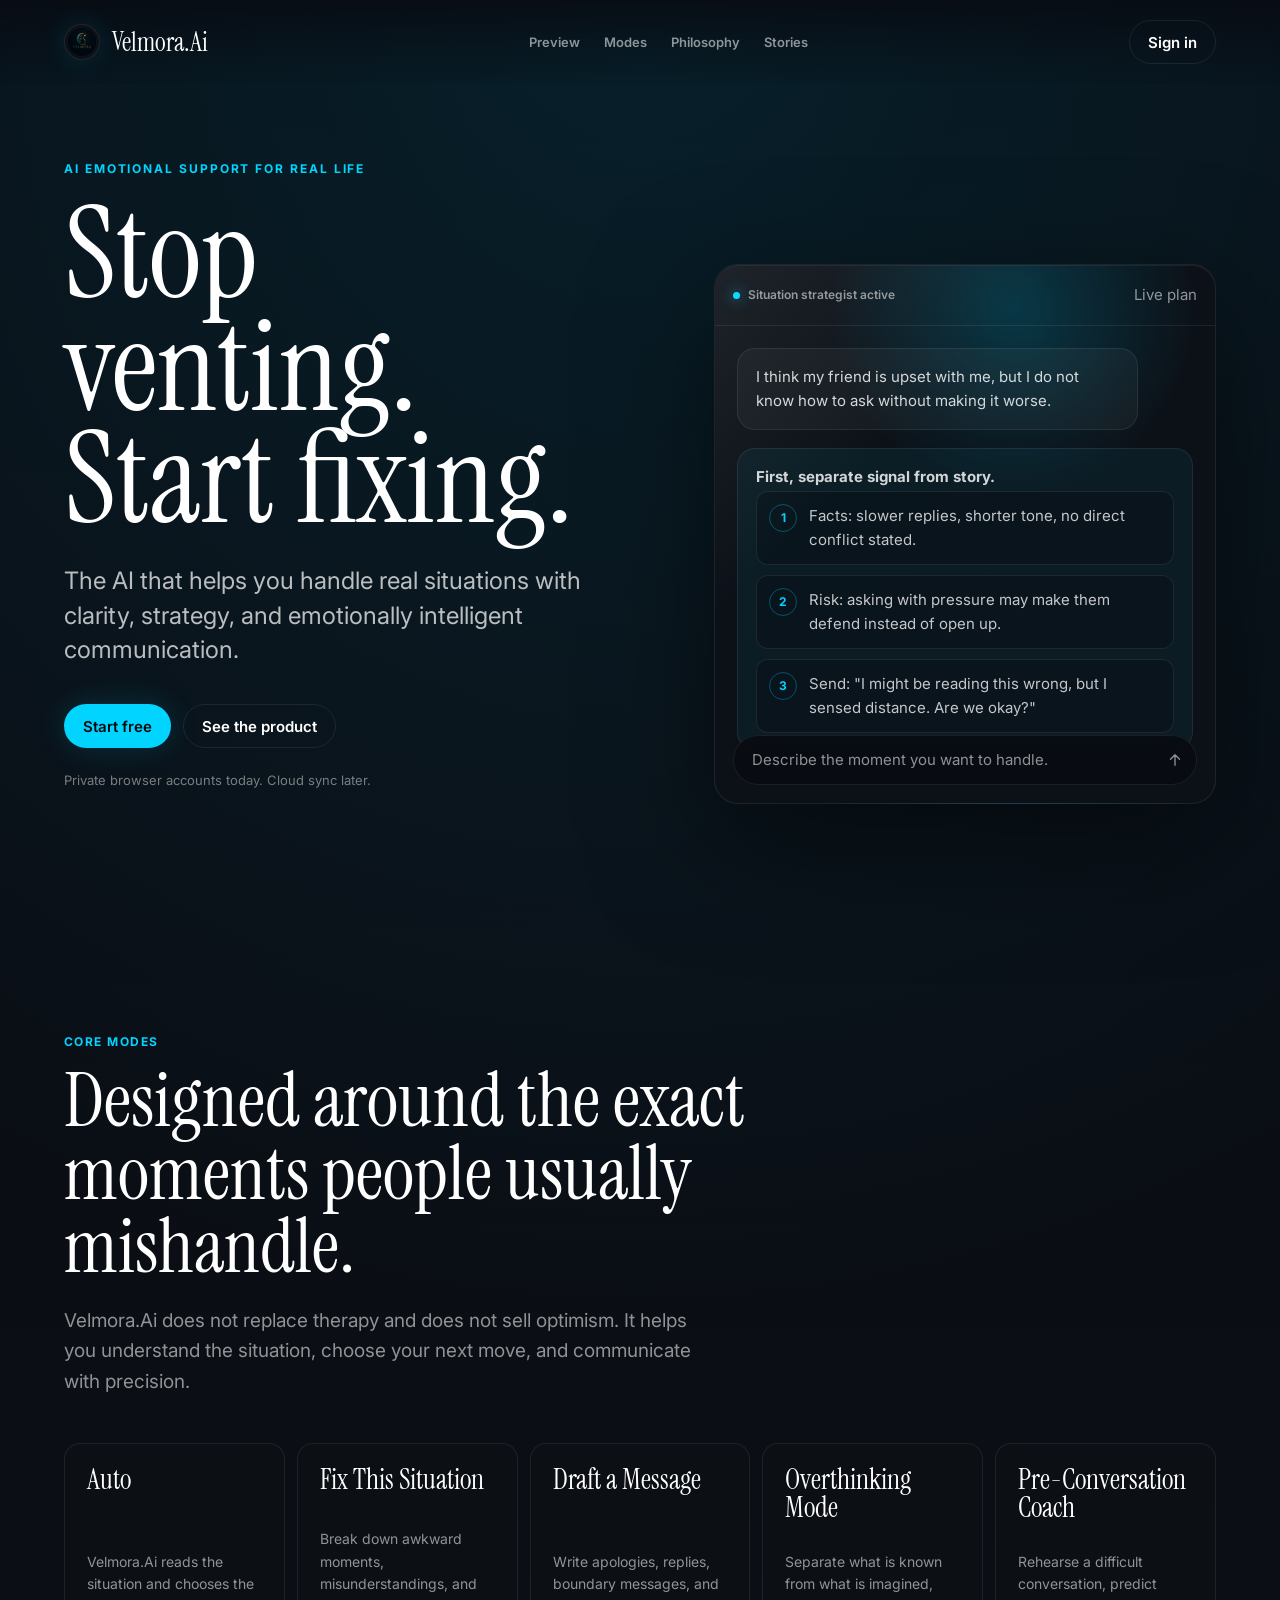
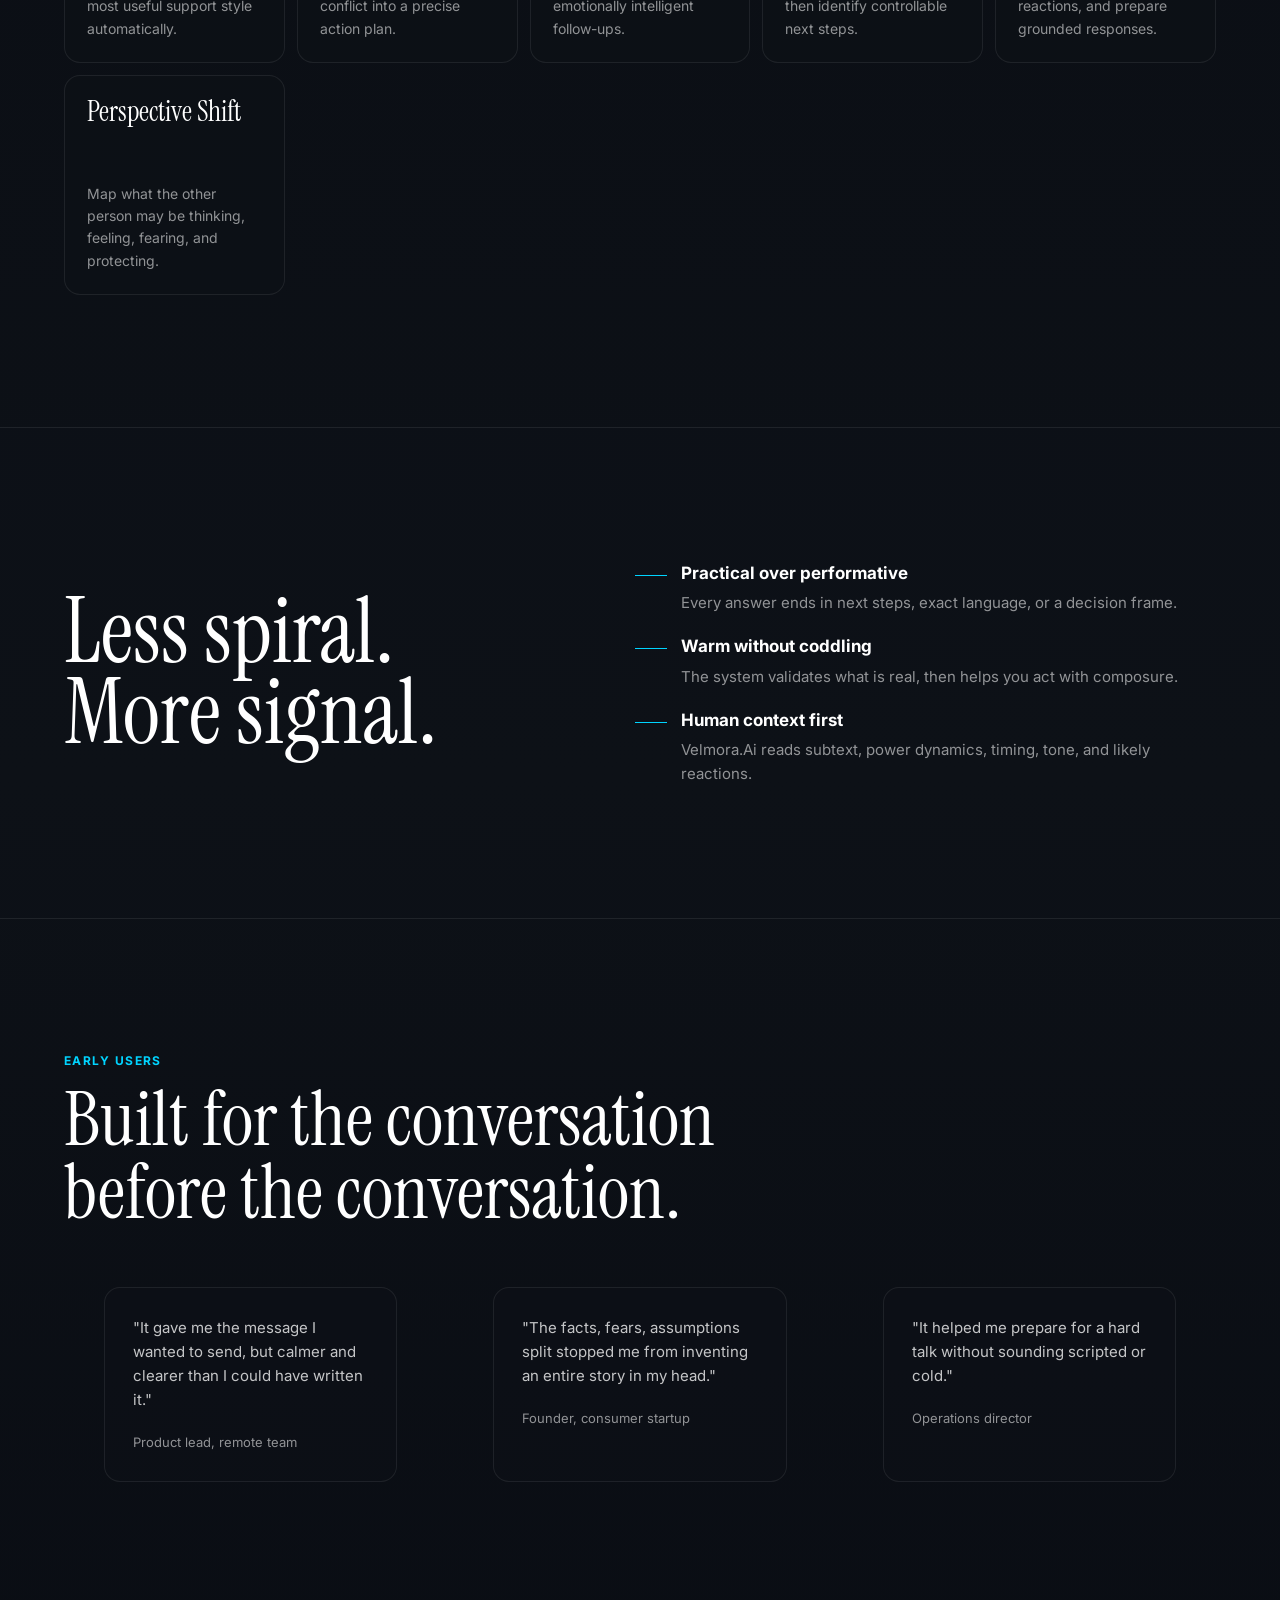
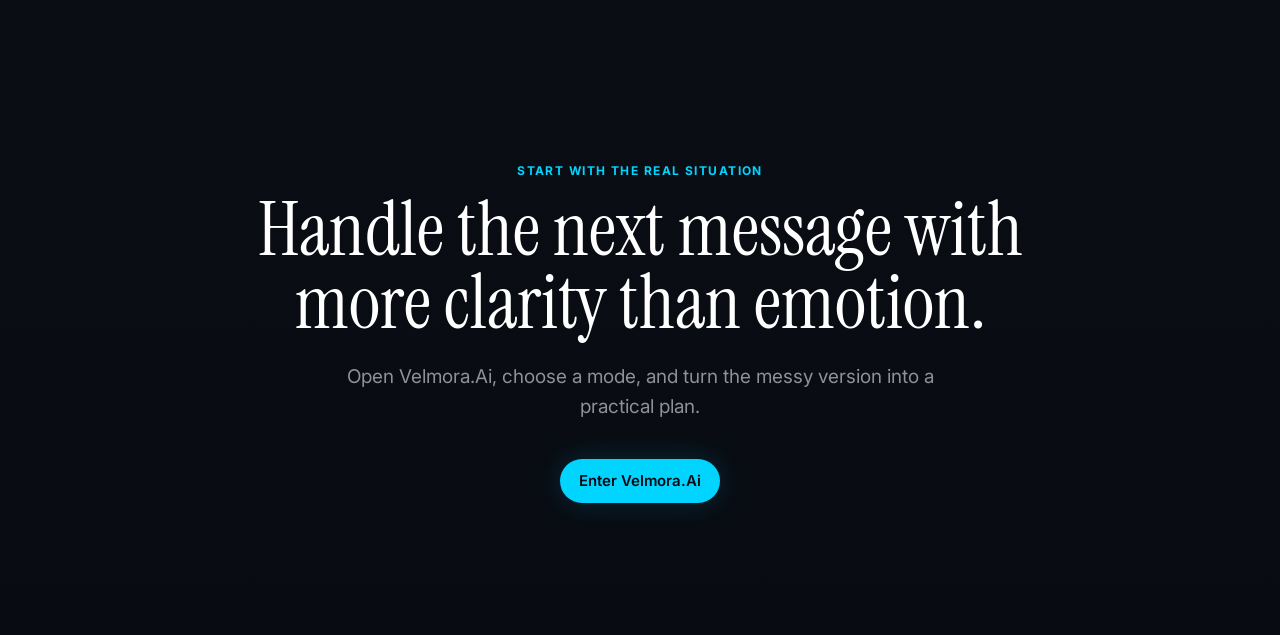
==== index.html @ 99c8b032 "Initial Velmora.Ai static app" ====
<!doctype html>
<html lang="en">
  <head>
    <meta charset="utf-8">
    <meta name="viewport" content="width=device-width, initial-scale=1">
    <meta http-equiv="refresh" content="0; url=./mindful/">
    <title>Velmora.Ai</title>
    <script>window.location.replace("./mindful/");</script>
  </head>
  <body>
    <a href="./mindful/">Open Velmora.Ai</a>
  </body>
</html>
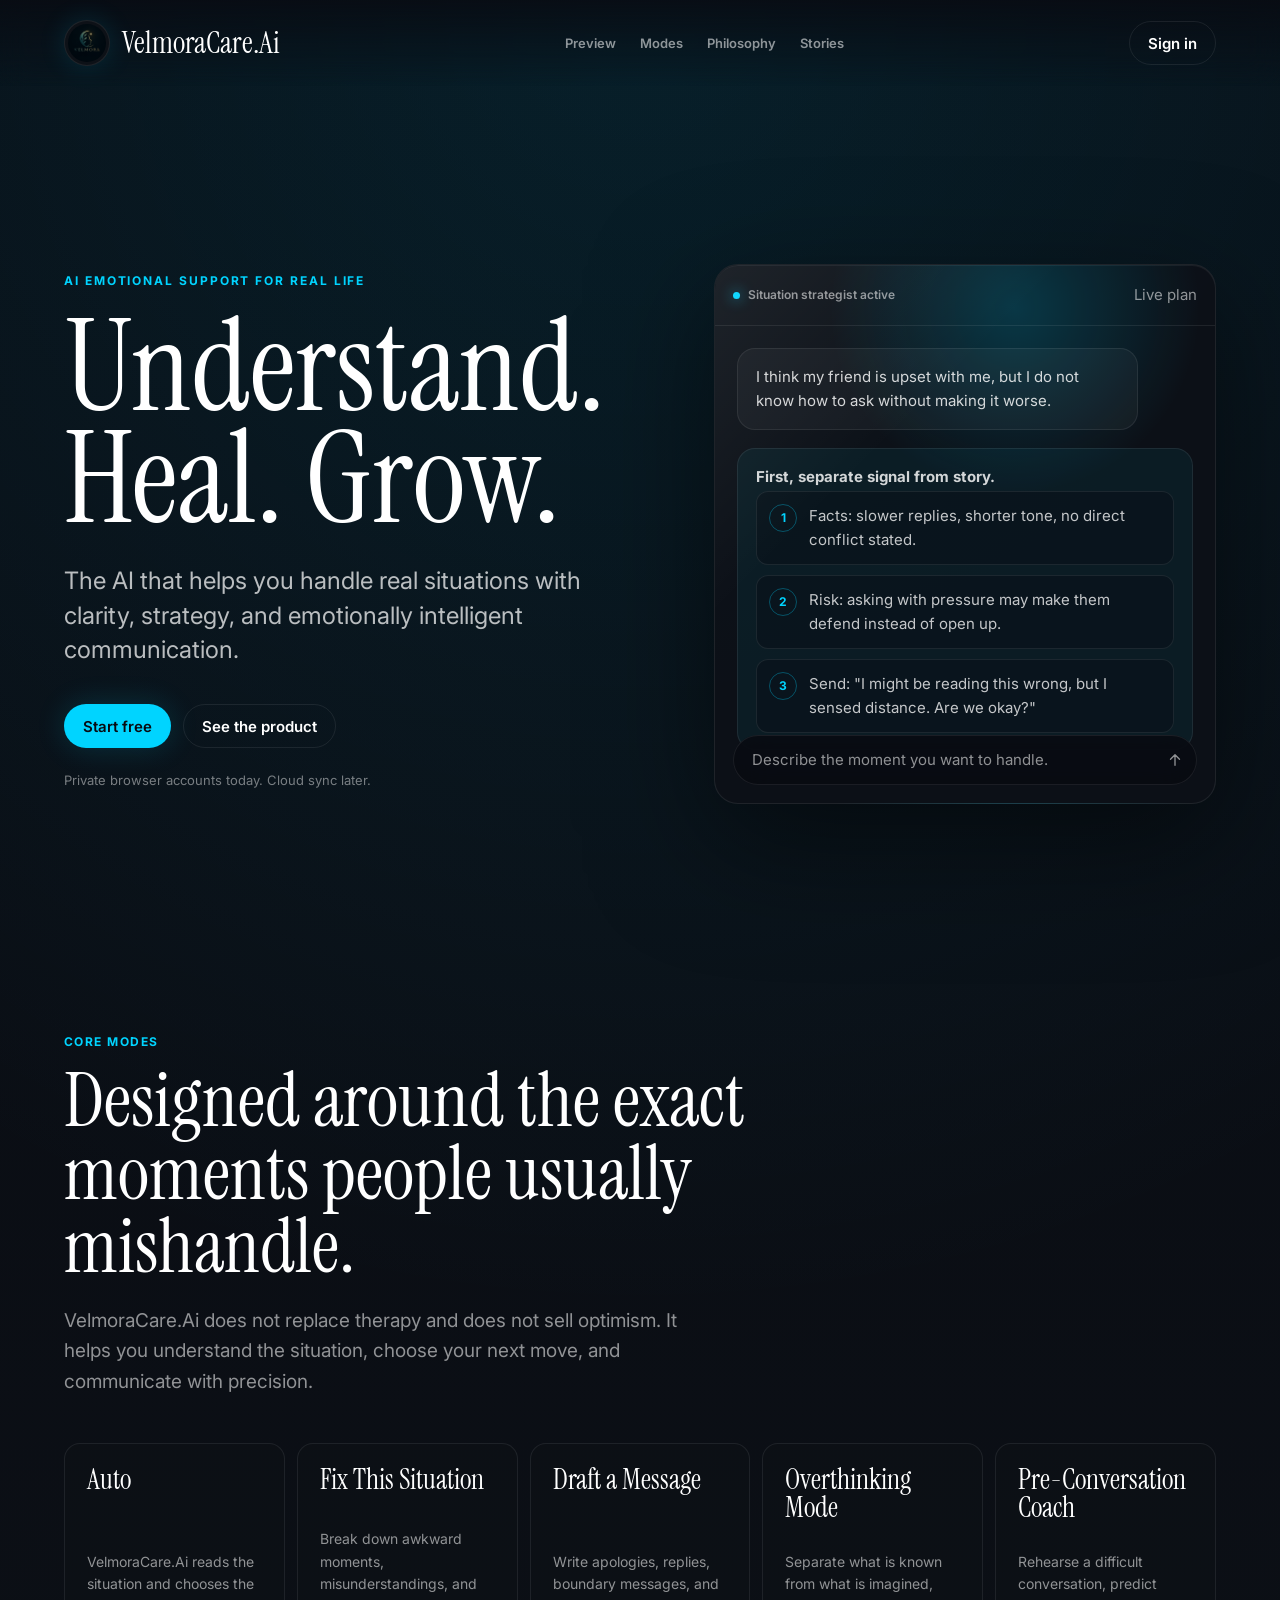
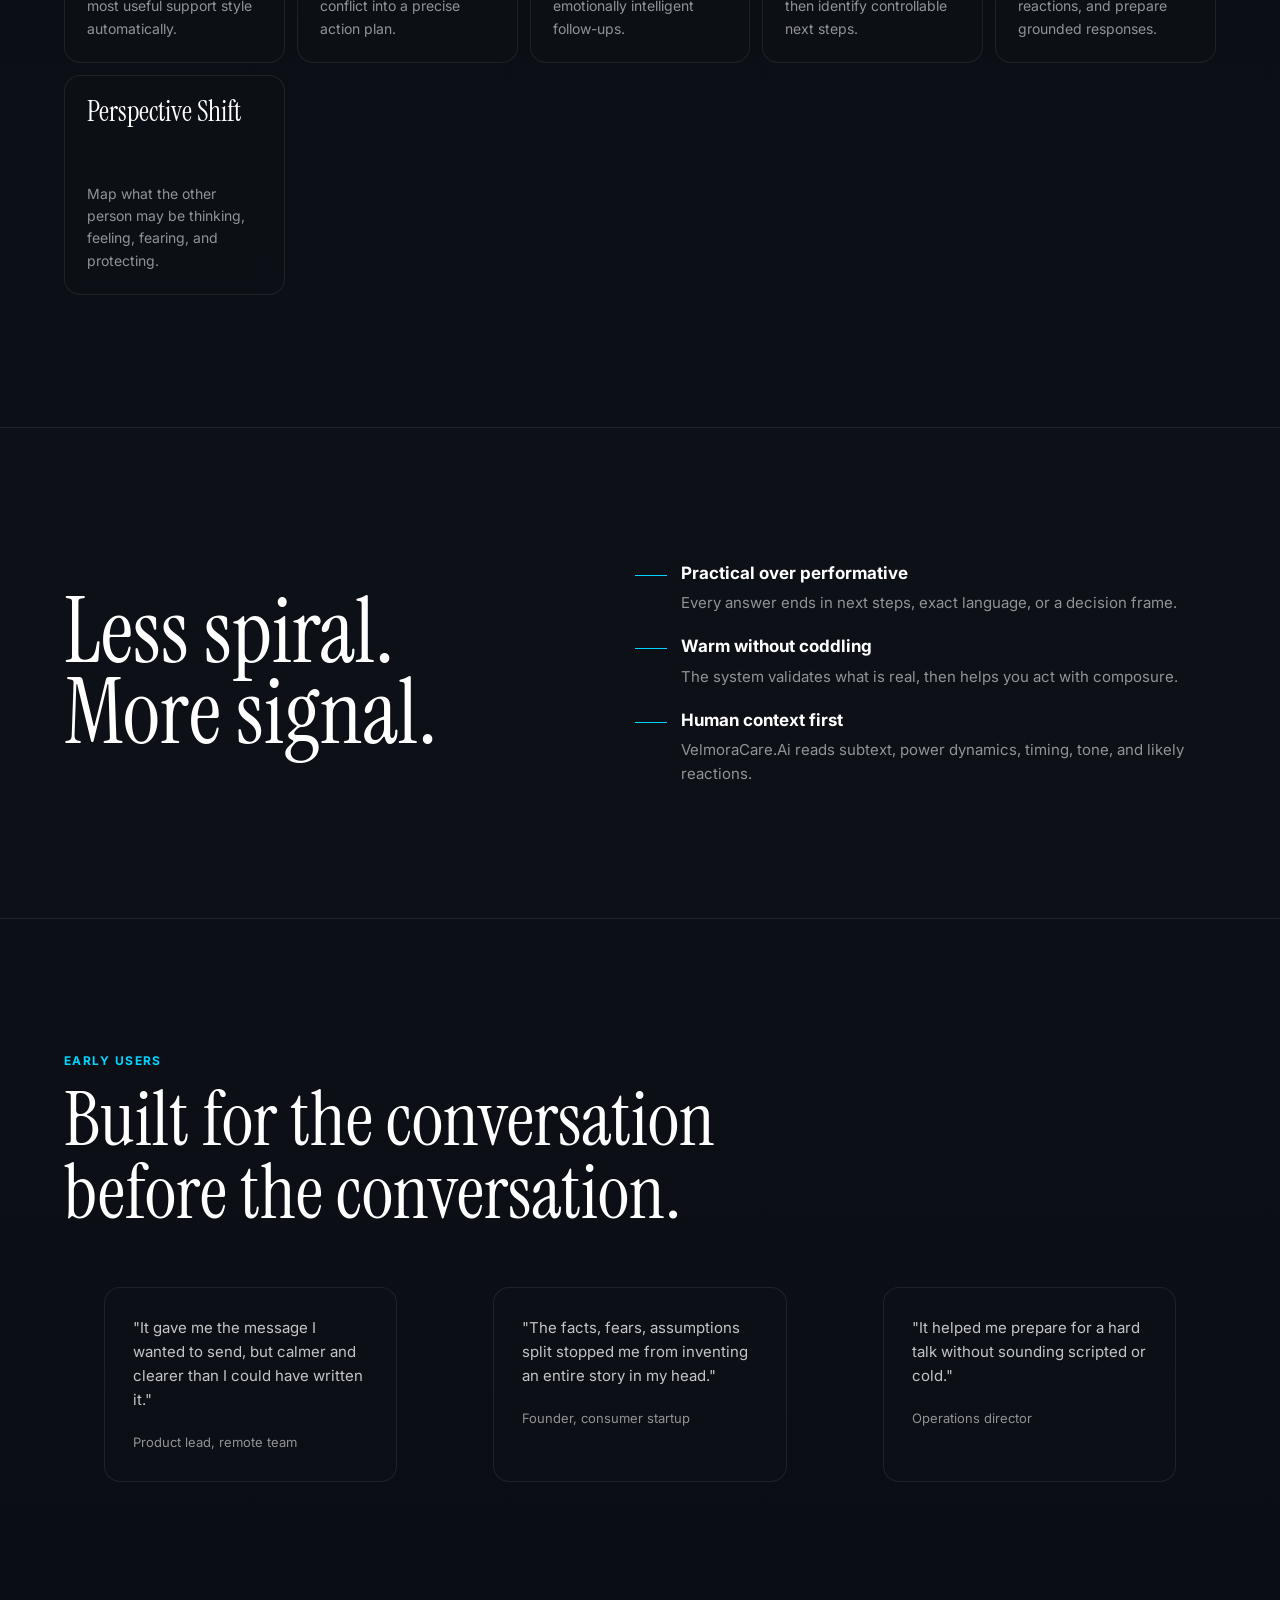
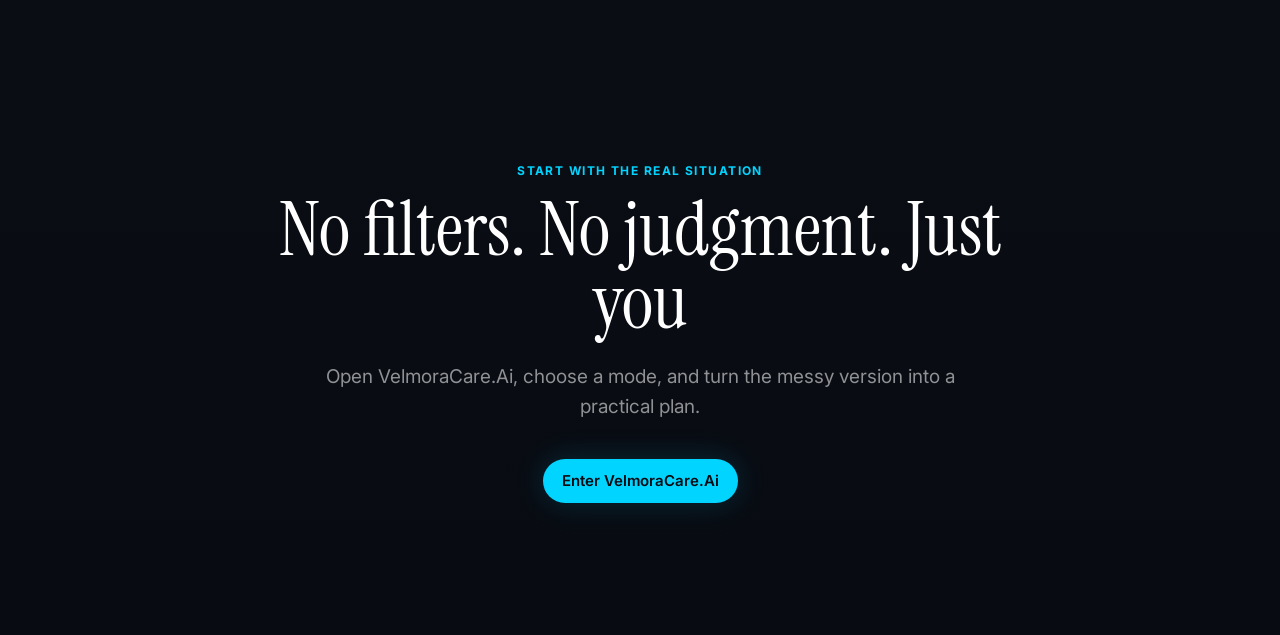
==== commit 89e3d7e2: "Rebrand: Velmora.Ai -> VelmoraCare.Ai everywhere, increase logo size" ====
--- a/index.html
+++ b/index.html
@@ -4,10 +4,10 @@
     <meta charset="utf-8">
     <meta name="viewport" content="width=device-width, initial-scale=1">
     <meta http-equiv="refresh" content="0; url=./mindful/">
-    <title>Velmora.Ai</title>
+    <title>VelmoraCare.Ai</title>
     <script>window.location.replace("./mindful/");</script>
   </head>
   <body>
-    <a href="./mindful/">Open Velmora.Ai</a>
+    <a href="./mindful/">Open VelmoraCare.Ai</a>
   </body>
 </html>
